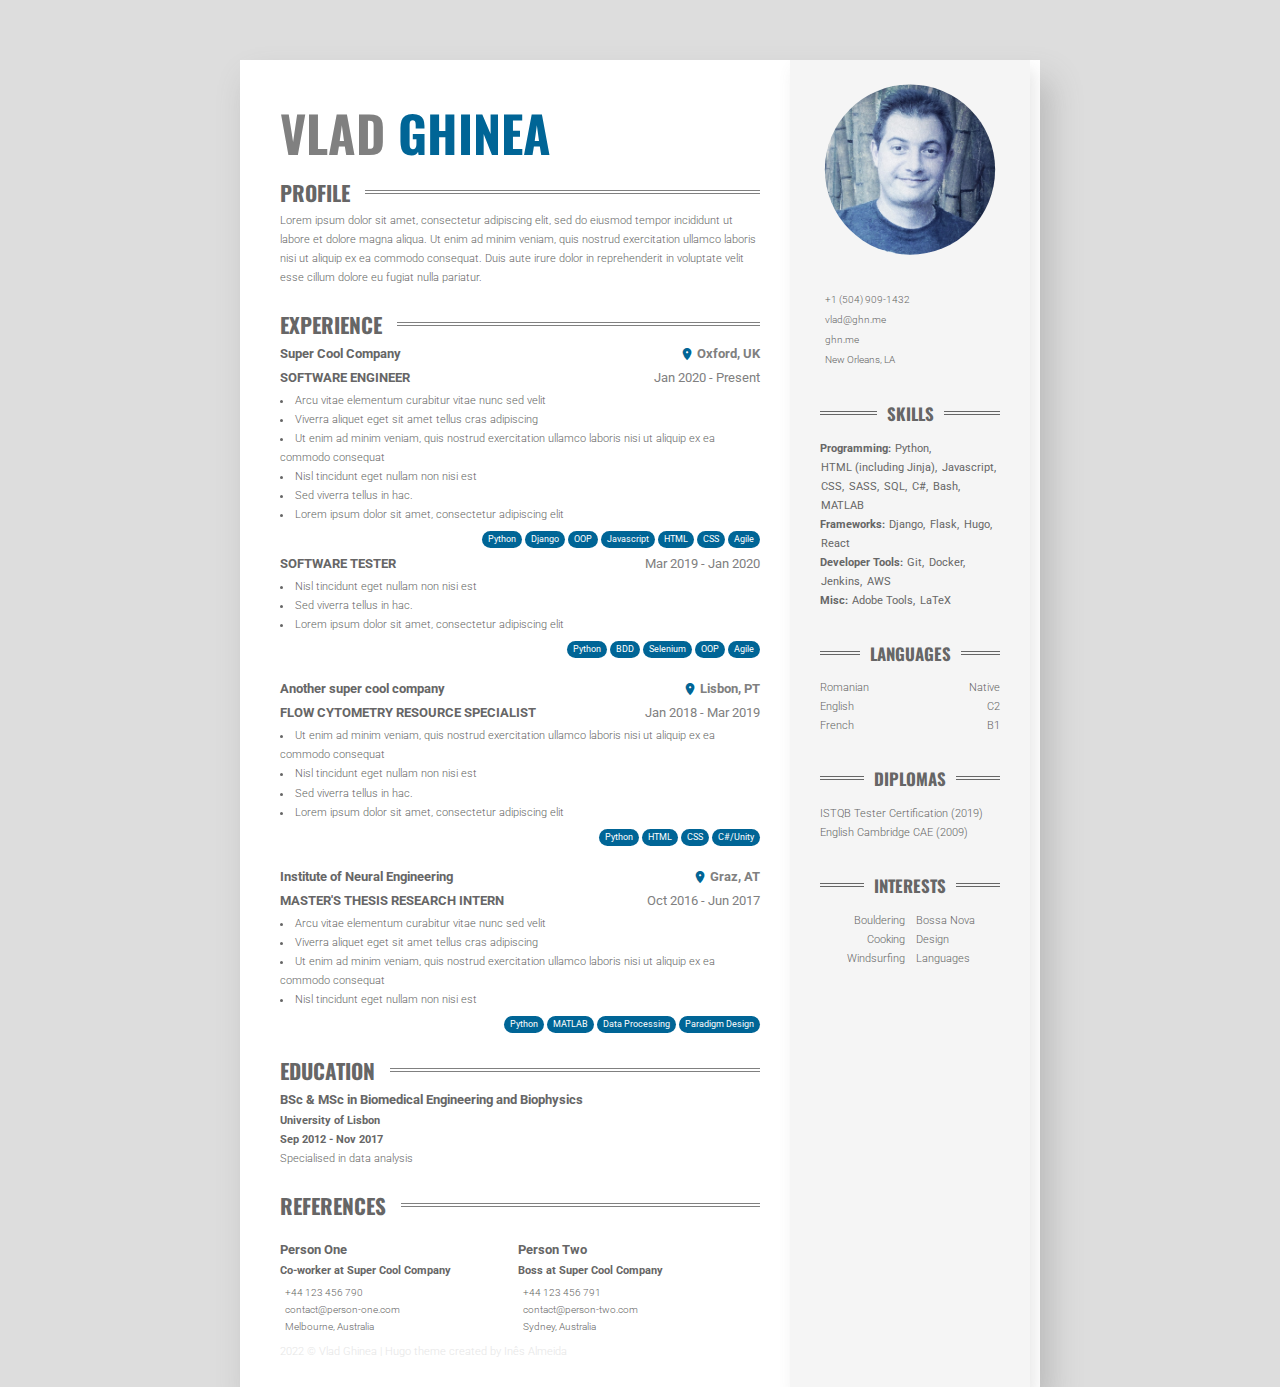
==== index.html @ 503825bf "WIP" ====
<!doctype html><html lang=en>
<head>
<meta name=generator content="Hugo 0.92.1">
<meta charset=utf-8>
<meta name=viewport content="width=device-width,initial-scale=1">
<title>Vlad Ghinea</title>
<link rel=canonical href=https://ghn.me/>
<link rel=stylesheet href="https://fonts.googleapis.com/css?family=Oswald">
<link rel=stylesheet href="https://fonts.googleapis.com/css?family=Roboto">
<link rel=stylesheet href="https://fonts.googleapis.com/icon?family=Material+Icons">
<link rel=stylesheet href=https://cdnjs.cloudflare.com/ajax/libs/font-awesome/5.15.3/css/all.min.css integrity="sha512-iBBXm8fW90+nuLcSKlbmrPcLa0OT92xO1BIsZ+ywDWZCvqsWgccV3gFoRBv0z+8dLJgyAHIhR35VZc2oM/gI1w==" crossorigin=anonymous referrerpolicy=no-referrer>
<link rel=stylesheet href=/style.main.min.663bea40bf5dfab4ad1fe3579e0e903d4ef7cb641be01fd9256e55f073961c7a.css integrity="sha256-ZjvqQL9d+rStH+NXng6QPU73y2Qb4B/ZJW5V8HOWHHo=" crossorigin=anonymous media=screen,print>
<meta property="og:title" content="Vlad Ghinea">
<meta property="og:url" content="https://ghn.me/">
<meta property="og:type" content="website">
<meta property="og:image" content="https://ghn.me/img/avatar.jpg">
<meta property="og:description" content="Lorem ipsum dolor sit amet, consectetur adipiscing elit, sed do eiusmod tempor incididunt ut labore et dolore magna aliqua. Ut enim ad minim veniam, quis nostrud exercitation ullamco laboris nisi ut …">
<meta name=description content="Lorem ipsum dolor sit amet, consectetur adipiscing elit, sed do eiusmod tempor incididunt ut labore et dolore magna aliqua. Ut enim ad minim veniam, quis nostrud exercitation ullamco laboris nisi ut …">
</head>
<body>
<div class=content>
<div class=content__left>
<h1 class=mainHeading>Vlad <span>Ghinea</span></h1>
<div id=profile class=section>
<div class=section__heading>
<h2 class=section__title>Profile</h2>
</div>
<div class=section__content>
<p>Lorem ipsum dolor sit amet, consectetur adipiscing elit, sed do eiusmod tempor incididunt ut labore et dolore magna aliqua. Ut enim ad minim veniam, quis nostrud exercitation ullamco laboris nisi ut aliquip ex ea commodo consequat. Duis aute irure dolor in reprehenderit in voluptate velit esse cillum dolore eu fugiat nulla pariatur.</p>
</div>
</div>
<div id=experience class=section>
<div class=section__heading>
<h2 class=section__title>Experience</h2>
</div>
<div class=section__content>
<div class=experience>
<div class=experience__item>
<div class=experience__header>
<h3 class=experience__company>
Super Cool Company
</h3>
<h3 class=experience__place>Oxford, UK</h3>
</div>
<div class=experience__job>
<div class=experience__subheader>
<h3 class=experience__position>
Software Engineer
</h3>
<h3 class=experience__date>Jan 2020 - Present</h3>
</div>
<ul>
<li class=experience__bullet>Arcu vitae elementum curabitur vitae nunc sed velit</li>
<li class=experience__bullet>Viverra aliquet eget sit amet tellus cras adipiscing</li>
<li class=experience__bullet>Ut enim ad minim veniam, quis nostrud exercitation ullamco laboris nisi ut aliquip ex ea commodo consequat</li>
<li class=experience__bullet>Nisl tincidunt eget nullam non nisi est</li>
<li class=experience__bullet>Sed viverra tellus in hac.</li>
<li class=experience__bullet>Lorem ipsum dolor sit amet, consectetur adipiscing elit</li>
</ul>
<div class=experience__badges>
<ul>
<li class=experience__badge>Python</li>
<li class=experience__badge>Django</li>
<li class=experience__badge>OOP</li>
<li class=experience__badge>Javascript</li>
<li class=experience__badge>HTML</li>
<li class=experience__badge>CSS</li>
<li class=experience__badge>Agile</li>
</ul>
</div>
</div>
<div class=experience__job>
<div class=experience__subheader>
<h3 class=experience__position>
Software Tester
</h3>
<h3 class=experience__date>Mar 2019 - Jan 2020</h3>
</div>
<ul>
<li class=experience__bullet>Nisl tincidunt eget nullam non nisi est</li>
<li class=experience__bullet>Sed viverra tellus in hac.</li>
<li class=experience__bullet>Lorem ipsum dolor sit amet, consectetur adipiscing elit</li>
</ul>
<div class=experience__badges>
<ul>
<li class=experience__badge>Python</li>
<li class=experience__badge>BDD</li>
<li class=experience__badge>Selenium</li>
<li class=experience__badge>OOP</li>
<li class=experience__badge>Agile</li>
</ul>
</div>
</div>
</div>
<div class=experience__item>
<div class=experience__header>
<h3 class=experience__company>
Another super cool company
</h3>
<h3 class=experience__place>Lisbon, PT</h3>
</div>
<div class=experience__job>
<div class=experience__subheader>
<h3 class=experience__position>
Flow Cytometry Resource Specialist
</h3>
<h3 class=experience__date>Jan 2018 - Mar 2019</h3>
</div>
<ul>
<li class=experience__bullet>Ut enim ad minim veniam, quis nostrud exercitation ullamco laboris nisi ut aliquip ex ea commodo consequat</li>
<li class=experience__bullet>Nisl tincidunt eget nullam non nisi est</li>
<li class=experience__bullet>Sed viverra tellus in hac.</li>
<li class=experience__bullet>Lorem ipsum dolor sit amet, consectetur adipiscing elit</li>
</ul>
<div class=experience__badges>
<ul>
<li class=experience__badge>Python</li>
<li class=experience__badge>HTML</li>
<li class=experience__badge>CSS</li>
<li class=experience__badge>C#/Unity</li>
</ul>
</div>
</div>
</div>
<div class=experience__item>
<div class=experience__header>
<h3 class=experience__company>
Institute of Neural Engineering
</h3>
<h3 class=experience__place>Graz, AT</h3>
</div>
<div class=experience__job>
<div class=experience__subheader>
<h3 class=experience__position>
Master's Thesis Research Intern
</h3>
<h3 class=experience__date>Oct 2016 - Jun 2017</h3>
</div>
<ul>
<li class=experience__bullet>Arcu vitae elementum curabitur vitae nunc sed velit</li>
<li class=experience__bullet>Viverra aliquet eget sit amet tellus cras adipiscing</li>
<li class=experience__bullet>Ut enim ad minim veniam, quis nostrud exercitation ullamco laboris nisi ut aliquip ex ea commodo consequat</li>
<li class=experience__bullet>Nisl tincidunt eget nullam non nisi est</li>
</ul>
<div class=experience__badges>
<ul>
<li class=experience__badge>Python</li>
<li class=experience__badge>MATLAB</li>
<li class=experience__badge>Data Processing</li>
<li class=experience__badge>Paradigm Design</li>
</ul>
</div>
</div>
</div>
</div>
</div>
</div>
<div id=education class=section>
<div class=section__heading>
<h2 class=section__title>
Education
</h2>
</div>
<div class=section__content>
<div class=education__item>
<h3 class=education__title>BSc & MSc in Biomedical Engineering and Biophysics</h3>
<h4 class=education__place>University of Lisbon</h4>
<h4 class=education__date>Sep 2012 - Nov 2017</h4>
<div class=education__description>Specialised in data analysis</div>
</div>
</div>
</div>
<div id=references class=section>
<div class=section__heading>
<h2 class=section__title>References</h2>
</div>
<div class=section__content>
<div class=references>
<div class=references__item>
<div class=references__person>
<div class=references__header>
<h3 class=references__name>
Person One
</h3>
</div>
<div class=references__subheader>
<h4 class=references__relation>
Co-worker at Super Cool Company
</h4>
</div>
<li class=references__contact>
<i class="fas fa-phone"></i><span>+44 123 456 790</span>
</li>
<li class=references__contact>
<i class="fas fa-envelope"></i><span>contact@person-one.com</span>
</li>
<li class=references__contact>
<i class="fas fa-map-marker-alt"></i><span>Melbourne, Australia</span>
</li>
</div>
</div>
<div class=references__item>
<div class=references__person>
<div class=references__header>
<h3 class=references__name>
Person Two
</h3>
</div>
<div class=references__subheader>
<h4 class=references__relation>
Boss at Super Cool Company
</h4>
</div>
<li class=references__contact>
<i class="fas fa-phone"></i><span>+44 123 456 791</span>
</li>
<li class=references__contact>
<i class="fas fa-envelope"></i><span>contact@person-two.com</span>
</li>
<li class=references__contact>
<i class="fas fa-map-marker-alt"></i><span>Sydney, Australia</span>
</li>
</div>
</div>
</div>
</div>
</div>
</div>
<div class=content__right>
<div class="sideSection avatar">
<div class=avatar__container>
<img class=avatar__img src=img/avatar.jpg alt="photo of me">
</div>
</div>
<div class="sideSection contact">
<ul>
<li class=contact__item>
<i class="fas fa-phone"></i><span>+1 (504) 909-1432</span>
</li>
<li class=contact__item>
<i class="fas fa-envelope"></i><span>vlad@ghn.me</span>
</li>
<li class=contact__item>
<i class="fas fa-globe"></i><span>ghn.me</span>
</li>
<li class=contact__item>
<i class="fas fa-map-marker-alt"></i><span>New Orleans, LA</span>
</li>
</ul>
</div>
<div class=sideSection>
<div class=sideSection__heading>
<h2 class=sideSection__title>Skills</h2>
</div>
<div class=sideSection__content>
<ul class=skills>
<li>
<ul class=skills__group>
<span>Programming</span>
<li>Python</li>
<li>HTML (including Jinja)</li>
<li>Javascript</li>
<li>CSS</li>
<li>SASS</li>
<li>SQL</li>
<li>C#</li>
<li>Bash</li>
<li>MATLAB</li>
</ul>
<ul class=skills__group>
<span>Frameworks</span>
<li>Django</li>
<li>Flask</li>
<li>Hugo</li>
<li>React</li>
</ul>
<ul class=skills__group>
<span>Developer Tools</span>
<li>Git</li>
<li>Docker</li>
<li>Jenkins</li>
<li>AWS</li>
</ul>
<ul class=skills__group>
<span>Misc</span>
<li>Adobe Tools</li>
<li>LaTeX</li>
</ul>
</li>
</ul>
</div>
</div>
<div class=sideSection>
<div class=sideSection__heading>
<h2 class=sideSection__title>Languages</h2>
</div>
<div class=sideSection__content>
<ul class=language>
<li class=language__item>
<div class=language__name>Romanian</div>
<div class=language__level>Native</div>
</li>
<li class=language__item>
<div class=language__name>English</div>
<div class=language__level>C2</div>
</li>
<li class=language__item>
<div class=language__name>French</div>
<div class=language__level>B1</div>
</li>
</ul>
</div>
</div>
<div class=sideSection>
<div class=sideSection__heading>
<h2 class=sideSection__title>Diplomas</h2>
</div>
<div class=sideSection__content>
<ul>
<li>ISTQB Tester Certification (2019)</li>
<li>English Cambridge CAE (2009)</li>
</ul>
</div>
</div>
<div class=sideSection>
<div class=sideSection__heading>
<h2 class=sideSection__title>Interests</h2>
</div>
<div class=sideSection__content>
<ul class=interests>
<li class=interests__item>Bouldering</li>
<li class=interests__item>Cooking</li>
<li class=interests__item>Windsurfing</li>
<li class=interests__item>Bossa Nova</li>
<li class=interests__item>Design</li>
<li class=interests__item>Languages</li>
</ul>
</div>
</div>
</div>
</div>
</body>
</html>
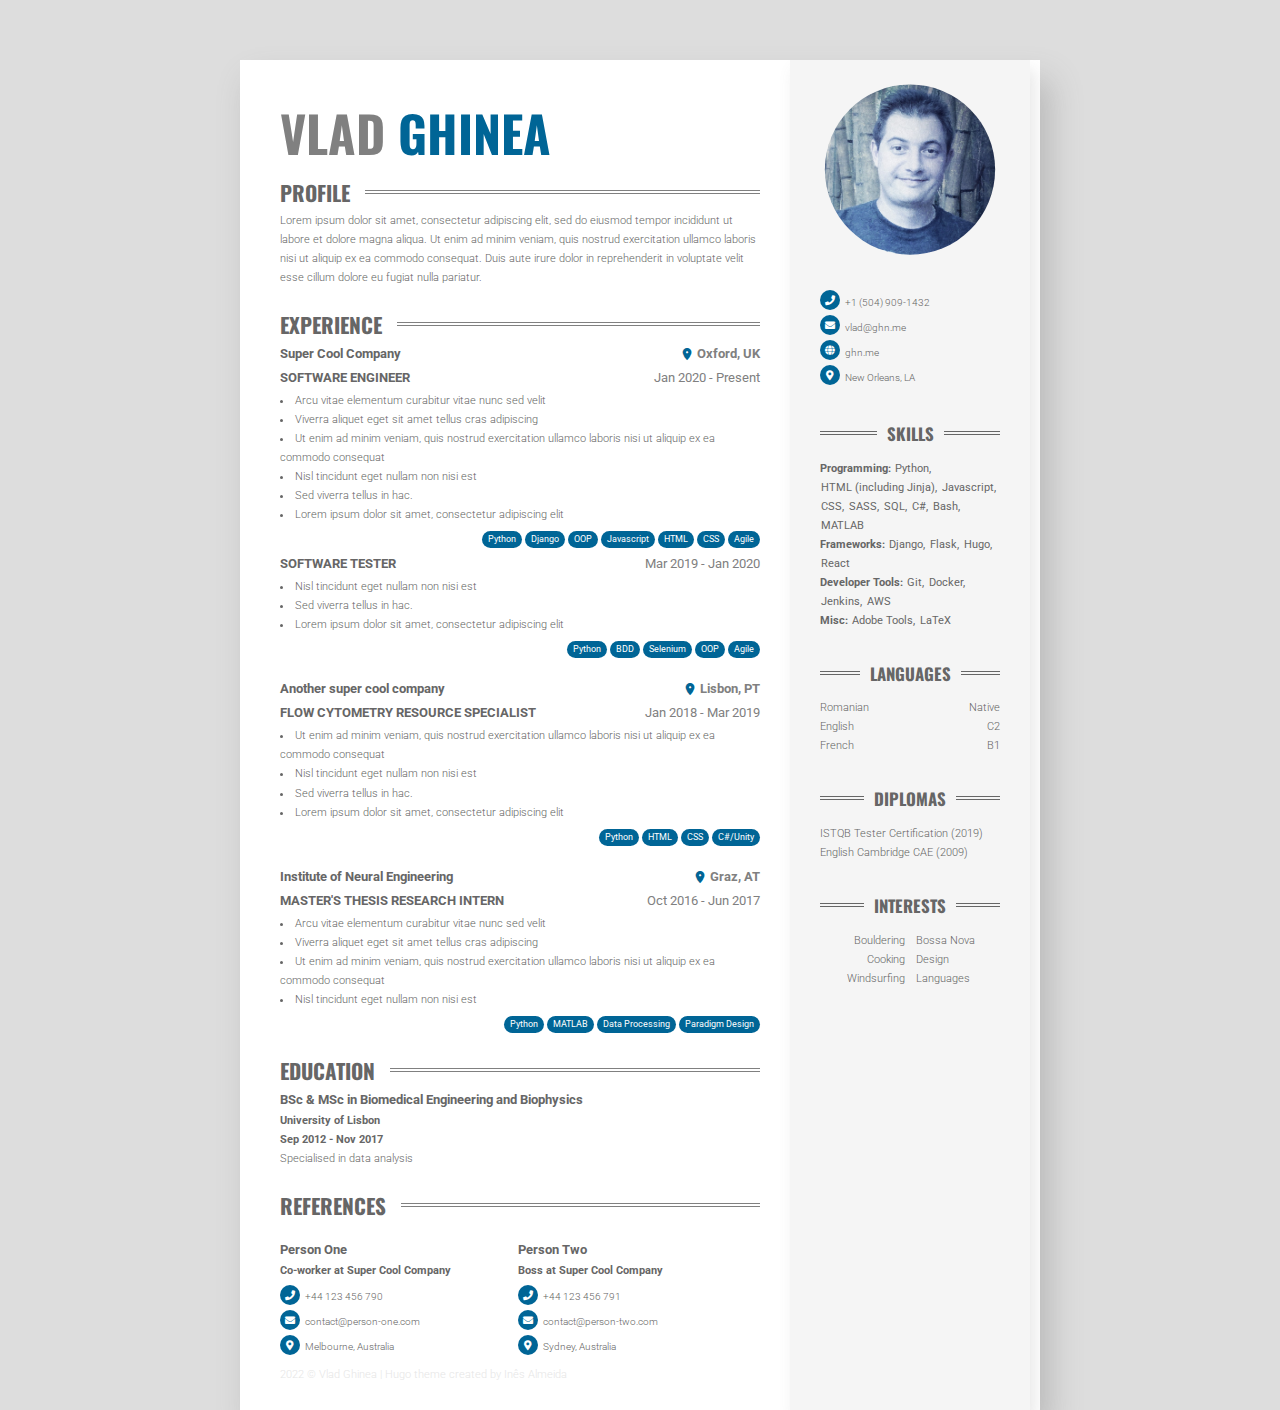
==== commit dc2260fc: "WIP" ====
--- a/index.html
+++ b/index.html
@@ -8,8 +8,8 @@
 <link rel=stylesheet href="https://fonts.googleapis.com/css?family=Oswald">
 <link rel=stylesheet href="https://fonts.googleapis.com/css?family=Roboto">
 <link rel=stylesheet href="https://fonts.googleapis.com/icon?family=Material+Icons">
-<link rel=stylesheet href=https://cdnjs.cloudflare.com/ajax/libs/font-awesome/5.15.3/css/all.min.css integrity="sha512-iBBXm8fW90+nuLcSKlbmrPcLa0OT92xO1BIsZ+ywDWZCvqsWgccV3gFoRBv0z+8dLJgyAHIhR35VZc2oM/gI1w==" crossorigin=anonymous referrerpolicy=no-referrer>
-<link rel=stylesheet href=/style.main.min.663bea40bf5dfab4ad1fe3579e0e903d4ef7cb641be01fd9256e55f073961c7a.css integrity="sha256-ZjvqQL9d+rStH+NXng6QPU73y2Qb4B/ZJW5V8HOWHHo=" crossorigin=anonymous media=screen,print>
+<link rel=stylesheet href=https://cdnjs.cloudflare.com/ajax/libs/font-awesome/5.15.3/css/all.min.css crossorigin=anonymous referrerpolicy=no-referrer>
+<link rel=stylesheet href=/style.main.min.663bea40bf5dfab4ad1fe3579e0e903d4ef7cb641be01fd9256e55f073961c7a.css crossorigin=anonymous media=screen,print>
 <meta property="og:title" content="Vlad Ghinea">
 <meta property="og:url" content="https://ghn.me/">
 <meta property="og:type" content="website">
@@ -340,4 +340,4 @@
 </div>
 </div>
 </body>
-</html>+</html>
